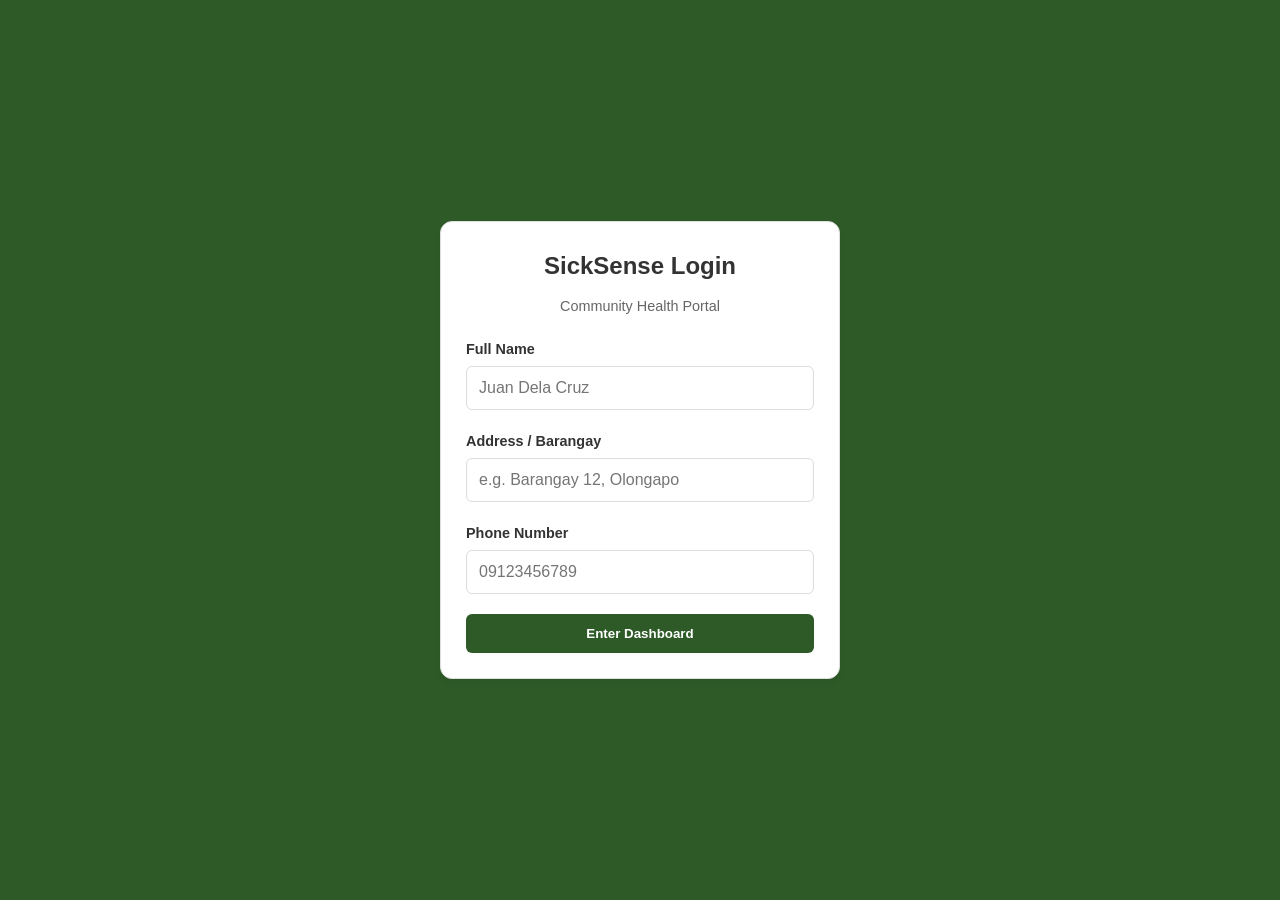
==== index.html @ 33683b3b "Add files via upload" ====
<!DOCTYPE html>
<html lang="en">
<head>
    <meta charset="UTF-8">
    <meta name="viewport" content="width=device-width, initial-scale=1.0">
    <title>SickSense | Dashboard</title>
    <link rel="stylesheet" href="style.css">
    <script>
        /* AUTHENTICATION GUARD: 
           Checks if the user is logged in before the rest of the page even loads. 
           If 'isLoggedIn' is not set to 'true' in the browser's storage, 
           it kicks them back to the login page. */
        if (localStorage.getItem('isLoggedIn') !== 'true') {
            window.location.href = 'login.html';
        }
    </script>
</head>
<body>
    <nav>
        <div class="nav-container">
        <!-- WELCOME SECTION: Uses IDs so JavaScript can inject the user's specific name and location data -->
            <h1>SickSense</h1>
            <div class="nav-controls">
                <!-- THEME TOGGLE: Calls a JS function to switch CSS variables (light/dark) -->
                <button id="dark-mode-btn" onclick="toggleDarkMode()">🌙 Theme</button>
                <!-- LOGOUT: Should clear localStorage and redirect to login -->
                <button onclick="logout()" class="btn-logout">Logout</button>
            </div>
    </nav>

    <main class="container">
        <div class="card welcome-banner">
            <p>Welcome back, <strong id="display-name">User</strong>!</p>
            <p style="font-size: 0.85rem; opacity: 0.9; margin-top: 5px;">
                Monitoring Community: <span id="display-address">Location</span>
            </p>
        </div>

        <div class="dashboard-grid">
            
            <!-- SYMPTOM LOGGER: 
                 Note the 'data-weight'. This is a custom attribute used to 
                 calculate how 'sick' a user is (e.g., Fever is weighted heavier than Fatigue). -->
            <section class="card">
                <div class="card-header">📋 <h2>Symptom Logger</h2></div>
                <form id="symptom-form">
                    <div class="checkbox-group">
                        <label><input type="checkbox" class="symptom" value="Fever" data-weight="3"> Fever</label>
                        <label><input type="checkbox" class="symptom" value="Cough" data-weight="2"> Cough</label>
                        <label><input type="checkbox" class="symptom" value="Fatigue" data-weight="1"> Fatigue</label>
                        <label><input type="checkbox" class="symptom" value="Headache" data-weight="1"> Headache</label>
                    </div>
                    
                    <div class="additional-info-section" style="border-top: 1px solid var(--border); padding-top: 15px;">
                        <label for="onset-date">Date symptoms started:</label>
                        <input type="date" id="onset-date">
                        
                        <label for="extra-notes">Additional Details:</label>
                        <textarea id="extra-notes" placeholder="e.g., Sore throat, difficulty breathing..." rows="2"></textarea>
                    </div>

                    <button type="submit" class="btn-primary">Check Health Score</button>
                </form>
                <!-- HIDDEN BY DEFAULT: JS will toggle 'display:block' and inject text here after submission -->
                <div id="score-display" class="result-box" style="display:none;"></div>
            </section>

            <!-- BMI CALCULATOR: standard mathematical inputs for JS calculations -->
            <section class="card">
                <div class="card-header">⚖️ <h2>BMI Calculator</h2></div>
                <label for="bmi-age">Age</label>
                <input type="number" id="bmi-age" placeholder="Enter age (2-120)">
                
                <div class="input-row">
                    <div>
                        <label for="bmi-weight">Weight (kg)</label>
                        <input type="number" id="bmi-weight" placeholder="kg">
                    </div>
                    <div>
                        <label for="bmi-height">Height (cm)</label>
                        <input type="number" id="bmi-height" placeholder="cm">
                    </div>
                </div>
                
                <button onclick="calculateBMI()" class="btn-action" style="background: var(--accent-purple);">Calculate Result</button>
                <div id="bmi-result" class="result-box" style="display:none;"></div>
            </section>

            <!-- HYDRATION TRACKER: Uses the HTML5 <progress> element for a visual health bar -->
            <section class="card">
                <div class="card-header">💧 <h2>Hydration</h2></div>
                <p style="margin-bottom: 10px;">Daily Goal: 8 Glasses</p>
                <progress id="water-progress" value="0" max="8"></progress>
                <p id="water-count" style="text-align: center; font-weight: bold; margin: 10px 0;">0/8 Glasses</p>
                <button onclick="addWater()" class="btn-action">Add Glass of Water</button>
            </section>

            <!-- REMEDY FINDER: 'onkeyup' triggers the search function every time a user types a letter -->
            <section class="card">
                <div class="card-header">🔍 <h2>Remedy Finder</h2></div>
                <label for="library-search">Quick Search</label>
                <input type="text" id="library-search" placeholder="Search symptom (e.g. fever)..." onkeyup="searchRemedy()">
                <div id="remedy-result"></div>
            </section>

            <!-- DAILY TIP: An empty box that gets populated by a JS array or API -->
            <section class="card">
                <div class="card-header">💡 <h2>Daily Health Tip</h2></div>
                <div id="tip-box" class="info-box">Loading tip...</div>
                <button onclick="getNewTip()" class="btn-action" style="background: #e67e22;">Get New Tip</button>
            </section>

            <!-- EMERGENCY: Uses URI schemes (tel: and sms:) to trigger native phone apps -->
            <section class="card">
                <div class="card-header">🚨 <h2>Emergency Help</h2></div>
                <div style="display: flex; flex-direction: column; gap: 10px;">
                    <a href="tel:911" class="btn-emergency">📞 Call Emergency</a>
                    <a href="sms:12345" class="btn-emergency" style="background: var(--accent-blue);">💬 Text Campus Nurse</a>
                </div>
            </section>

            <!-- LOG HISTORY: The <ul> starts empty and is filled by JS (reading from LocalStorage) -->
            <section class="card history-card">
                <div class="card-header">📜 <h2>Local Log History</h2></div>
                <ul id="log-list" style="list-style:none; padding:0;">
                    </ul>
                <button onclick="clearLogs()" class="btn-clear" style="background:#7f8c8d; color:white; width:auto; padding: 8px 20px;">Clear All History</button>
            </section>

            <!-- ADMIN INQUIRY: A basic contact form for support/reporting -->
            <section class="card history-card">
                <div class="card-header">✉️ <h2>Admin Inquiry</h2></div>
                <form id="inquiry-form">
                    <label for="inquiry-text">Message Admin</label>
                    <textarea id="inquiry-text" placeholder="Ask a question or report an issue..." rows="3" required></textarea>
                    <button type="submit" class="btn-primary">Send Inquiry</button>
                </form>

            <!-- HIDDEN STATUS: Shown only after a successful form submission -->
                <div id="inquiry-status" style="margin-top:10px; font-size:0.9rem; color: var(--primary); display:none; text-align: center; font-weight: bold;">
                    ✔ Message sent to admin!
                </div>
                <div style="text-align: center; margin-top: 15px;">
                    <a href="admin.html" style="font-size: 0.8rem; color: gray; text-decoration: none;">View Admin Dashboard (Internal Use) →</a>
                </div>
            </section>
        </div>
    </main>

    <!-- CORE LOGIC: This script file must contain all functions called above -->
    <script src="script.js"></script>
</body>
</html>
---- style.css ----
/* SICKSENSE MASTER STYLESHEET */

:root {
    --primary: #2d5a27;
    --primary-dark: #1e3d1a;
    --bg: #f4f7f6;
    --card-bg: #ffffff;
    --text: #333;
    --border: #ddd;
    --danger: #e74c3c;
    --accent-blue: #3498db;
    --accent-purple: #9b59b6;
}

/* Global Reset & Layout Fixes */
* {
    box-sizing: border-box; /* Crucial fix for overlapping inputs */
    margin: 0;
    padding: 0;
}

body {
    font-family: 'Segoe UI', Tahoma, Geneva, Verdana, sans-serif;
    background: var(--bg);
    color: var(--text);
    line-height: 1.6;
}

body.dark-theme {
    --bg: #121212;
    --card-bg: #1e1e1e;
    --text: #e0e0e0;
    --border: #333;
}

/* Navigation */
nav {
    background: var(--primary);
    color: white;
    padding: 15px 0;
    box-shadow: 0 2px 5px rgba(0,0,0,0.1);
}

.nav-container {
    max-width: 1100px;
    margin: 0 auto;
    display: flex;
    justify-content: space-between;
    align-items: center;
    padding: 0 20px;
}

.nav-controls {
    display: flex;
    gap: 10px;
    align-items: center;
}

/* Dashboard Grid */
.container {
    max-width: 1100px;
    margin: 30px auto;
    padding: 0 20px;
}

.dashboard-grid {
    display: grid;
    grid-template-columns: repeat(2, 1fr);
    gap: 20px;
}

/* Card Styling */
.card {
    background: var(--card-bg);
    padding: 25px;
    border-radius: 12px;
    border: 1px solid var(--border);
    box-shadow: 0 4px 6px rgba(0,0,0,0.05);
    display: flex;
    flex-direction: column;
}

.card-header {
    display: flex;
    align-items: center;
    gap: 10px;
    margin-bottom: 20px;
    border-bottom: 1px solid var(--border);
    padding-bottom: 10px;
}

.card-header h2 {
    font-size: 1.2rem;
    margin: 0;
}

/* Input & Form Elements - Fixed Spacing */
input, textarea, select {
    width: 100%;
    padding: 12px;
    margin-bottom: 15px; /* Ensures boxes don't touch/overlap */
    border-radius: 6px;
    border: 1px solid var(--border);
    background: var(--card-bg);
    color: var(--text);
    font-size: 1rem;
    font-family: inherit;
}

label {
    display: block;
    margin-bottom: 5px;
    font-weight: 600;
    font-size: 0.9rem;
}

.input-row {
    display: flex;
    gap: 15px;
}

.input-row div {
    flex: 1;
}

/* Checkbox Alignment Fix */
.checkbox-group {
    display: grid;
    grid-template-columns: 1fr 1fr;
    gap: 15px;
    margin: 10px 0 20px 0;
}

.checkbox-group label {
    display: flex;
    align-items: center;
    gap: 10px;
    cursor: pointer;
    margin-bottom: 0;
    font-weight: 400;
}

.checkbox-group input {
    width: 18px;
    height: 18px;
    margin: 0;
}

/* Buttons */
button {
    padding: 12px;
    border: none;
    border-radius: 6px;
    cursor: pointer;
    font-weight: bold;
    width: 100%;
    transition: background 0.3s ease;
}

.btn-primary {
    background: var(--primary);
    color: white;
}

.btn-primary:hover {
    background: var(--primary-dark);
}

.btn-action {
    background: var(--accent-blue);
    color: white;
    margin-top: 5px;
}

.btn-logout {
    background: var(--danger);
    color: white;
    width: auto;
    padding: 6px 15px;
    font-size: 0.8rem;
}

.btn-emergency {
    display: block;
    text-align: center;
    background: var(--danger);
    color: white;
    text-decoration: none;
    padding: 12px;
    border-radius: 6px;
    margin-bottom: 10px;
    font-weight: bold;
}

/* Welcome Banner */
.welcome-banner {
    grid-column: span 2;
    background: var(--primary);
    color: white;
    margin-bottom: 10px;
}

.welcome-banner p {
    margin: 0;
}

/* Utility Classes */
.result-box {
    margin-top: 15px;
    padding: 15px;
    border-radius: 8px;
    text-align: center;
    font-weight: bold;
}

.info-box {
    background: var(--bg);
    padding: 15px;
    border-radius: 8px;
    border-left: 5px solid var(--primary);
    margin-bottom: 10px;
}

progress {
    width: 100%;
    height: 20px;
    accent-color: var(--accent-blue);
    margin-bottom: 10px;
}

.history-card {
    grid-column: span 2;
}

#log-list li {
    background: var(--bg);
    padding: 15px;
    border-radius: 8px;
    margin-bottom: 10px;
    border-left: 4px solid var(--primary);
}

/* Mobile Responsiveness */
@media (max-width: 800px) {
    .dashboard-grid {
        grid-template-columns: 1fr;
    }
    .history-card, .welcome-banner {
        grid-column: span 1;
    }
}
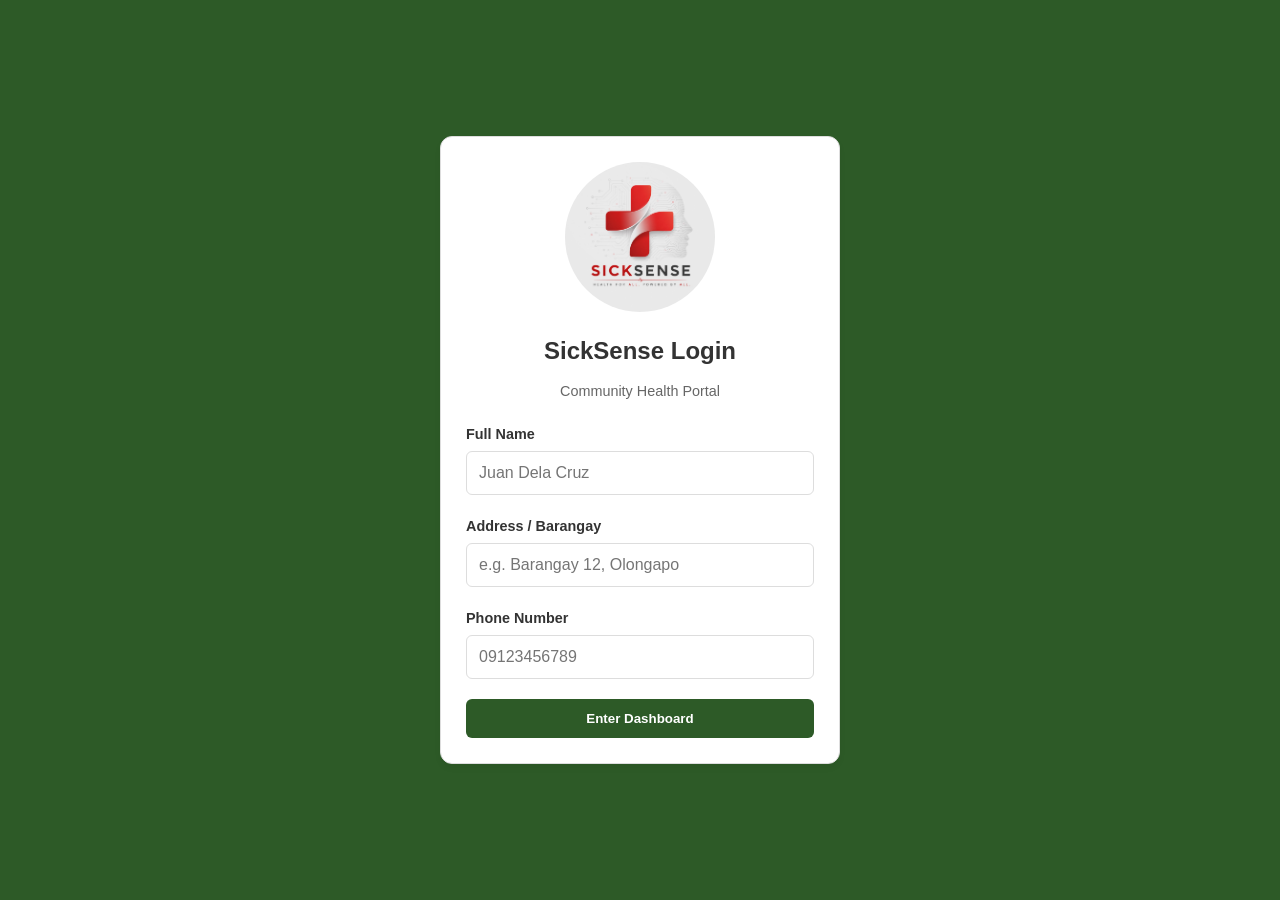
==== commit 35321c9b: "Add files via upload" ====
--- a/index.html
+++ b/index.html
@@ -16,16 +16,18 @@
     </script>
 </head>
 <body>
+    <!-- Inside index.html nav -->
     <nav>
-        <div class="nav-container">
-        <!-- WELCOME SECTION: Uses IDs so JavaScript can inject the user's specific name and location data -->
-            <h1>SickSense</h1>
+        <div class="nav-container" style="display: flex; flex-wrap: wrap; justify-content:space-between; gap: 15px;">
+            <h1 style="display: flex; align-items: center; gap: 10px; font-size: 1.5rem;">
+                <img style="width: 50px; border-radius: 50%;" src="logo.jpg"> 
+                SickSense
+            </h1>
             <div class="nav-controls">
-                <!-- THEME TOGGLE: Calls a JS function to switch CSS variables (light/dark) -->
                 <button id="dark-mode-btn" onclick="toggleDarkMode()">🌙 Theme</button>
-                <!-- LOGOUT: Should clear localStorage and redirect to login -->
                 <button onclick="logout()" class="btn-logout">Logout</button>
             </div>
+        </div>
     </nav>
 
     <main class="container">
@@ -67,7 +69,7 @@
 
             <!-- BMI CALCULATOR: standard mathematical inputs for JS calculations -->
             <section class="card">
-                <div class="card-header">⚖️ <h2>BMI Calculator</h2></div>
+                <div class="card-header">📏 <h2>BMI Calculator</h2></div>
                 <label for="bmi-age">Age</label>
                 <input type="number" id="bmi-age" placeholder="Enter age (2-120)">
                 
@@ -115,7 +117,7 @@
                 <div class="card-header">🚨 <h2>Emergency Help</h2></div>
                 <div style="display: flex; flex-direction: column; gap: 10px;">
                     <a href="tel:911" class="btn-emergency">📞 Call Emergency</a>
-                    <a href="sms:12345" class="btn-emergency" style="background: var(--accent-blue);">💬 Text Campus Nurse</a>
+                    <a href="sms:12345" class="btn-emergency" style="background: var(--accent-blue);">💬 Text Barangay Health Worker</a>
                 </div>
             </section>
 
--- a/style.css
+++ b/style.css
@@ -50,10 +50,22 @@
     padding: 0 20px;
 }
 
+.nav-controls button {
+    width: 110px; /* Fixed width for consistency */
+    height: 40px; /* Uniform height */
+    padding: 0;   /* Reset padding to prevent internal spacing differences */
+    display: flex;
+    align-items: center;
+    justify-content: center;
+    font-size: 0.85rem;
+    margin: 0;
+}
+
 .nav-controls {
     display: flex;
     gap: 10px;
     align-items: center;
+    flex-shrink: 0;
 }
 
 /* Dashboard Grid */
@@ -243,9 +255,22 @@
 /* Mobile Responsiveness */
 @media (max-width: 800px) {
     .dashboard-grid {
-        grid-template-columns: 1fr;
-    }
+        grid-template-columns: 1fr; /* Forces cards to stack vertically */
+        gap: 15px; /* Reduces gap for smaller screens */
+    }
+
+    .container {
+        padding: 0 10px; /* Reduces side padding so cards aren't too narrow[cite: 3, 4] */
+        margin: 15px auto;
+    }
+
     .history-card, .welcome-banner {
-        grid-column: span 1;
+        grid-column: span 1 !important; /* Overrides the desktop 'span 2' setting[cite: 3, 4] */
+    }
+
+    .nav-container {
+        flex-direction: column; /* Stacks the logo and controls on very small screens */
+        gap: 10px;
+        text-align: center;
     }
 }
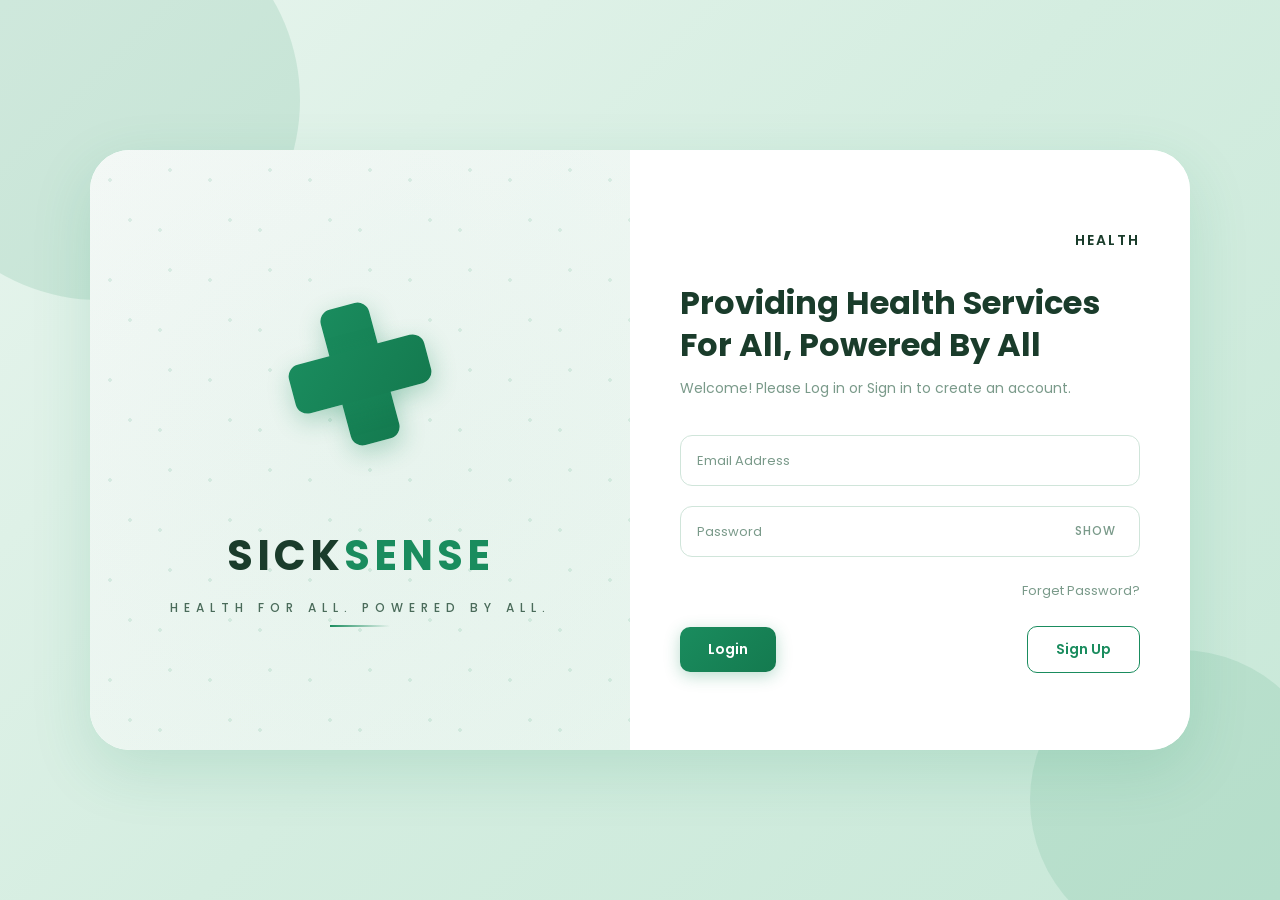
==== commit eade55c9: "Add files via upload" ====
--- a/index.html
+++ b/index.html
@@ -1,155 +1,1202 @@
-<!DOCTYPE html>
-<html lang="en">
-<head>
-    <meta charset="UTF-8">
-    <meta name="viewport" content="width=device-width, initial-scale=1.0">
-    <title>SickSense | Dashboard</title>
-    <link rel="stylesheet" href="style.css">
-    <script>
-        /* AUTHENTICATION GUARD: 
-           Checks if the user is logged in before the rest of the page even loads. 
-           If 'isLoggedIn' is not set to 'true' in the browser's storage, 
-           it kicks them back to the login page. */
-        if (localStorage.getItem('isLoggedIn') !== 'true') {
-            window.location.href = 'login.html';
-        }
-    </script>
-</head>
-<body>
-    <!-- Inside index.html nav -->
-    <nav>
-        <div class="nav-container" style="display: flex; flex-wrap: wrap; justify-content:space-between; gap: 15px;">
-            <h1 style="display: flex; align-items: center; gap: 10px; font-size: 1.5rem;">
-                <img style="width: 50px; border-radius: 50%;" src="logo.jpg"> 
-                SickSense
-            </h1>
-            <div class="nav-controls">
-                <button id="dark-mode-btn" onclick="toggleDarkMode()">🌙 Theme</button>
-                <button onclick="logout()" class="btn-logout">Logout</button>
-            </div>
-        </div>
-    </nav>
-
-    <main class="container">
-        <div class="card welcome-banner">
-            <p>Welcome back, <strong id="display-name">User</strong>!</p>
-            <p style="font-size: 0.85rem; opacity: 0.9; margin-top: 5px;">
-                Monitoring Community: <span id="display-address">Location</span>
-            </p>
-        </div>
-
-        <div class="dashboard-grid">
-            
-            <!-- SYMPTOM LOGGER: 
-                 Note the 'data-weight'. This is a custom attribute used to 
-                 calculate how 'sick' a user is (e.g., Fever is weighted heavier than Fatigue). -->
-            <section class="card">
-                <div class="card-header">📋 <h2>Symptom Logger</h2></div>
-                <form id="symptom-form">
-                    <div class="checkbox-group">
-                        <label><input type="checkbox" class="symptom" value="Fever" data-weight="3"> Fever</label>
-                        <label><input type="checkbox" class="symptom" value="Cough" data-weight="2"> Cough</label>
-                        <label><input type="checkbox" class="symptom" value="Fatigue" data-weight="1"> Fatigue</label>
-                        <label><input type="checkbox" class="symptom" value="Headache" data-weight="1"> Headache</label>
-                    </div>
-                    
-                    <div class="additional-info-section" style="border-top: 1px solid var(--border); padding-top: 15px;">
-                        <label for="onset-date">Date symptoms started:</label>
-                        <input type="date" id="onset-date">
-                        
-                        <label for="extra-notes">Additional Details:</label>
-                        <textarea id="extra-notes" placeholder="e.g., Sore throat, difficulty breathing..." rows="2"></textarea>
-                    </div>
-
-                    <button type="submit" class="btn-primary">Check Health Score</button>
-                </form>
-                <!-- HIDDEN BY DEFAULT: JS will toggle 'display:block' and inject text here after submission -->
-                <div id="score-display" class="result-box" style="display:none;"></div>
-            </section>
-
-            <!-- BMI CALCULATOR: standard mathematical inputs for JS calculations -->
-            <section class="card">
-                <div class="card-header">📏 <h2>BMI Calculator</h2></div>
-                <label for="bmi-age">Age</label>
-                <input type="number" id="bmi-age" placeholder="Enter age (2-120)">
-                
-                <div class="input-row">
-                    <div>
-                        <label for="bmi-weight">Weight (kg)</label>
-                        <input type="number" id="bmi-weight" placeholder="kg">
-                    </div>
-                    <div>
-                        <label for="bmi-height">Height (cm)</label>
-                        <input type="number" id="bmi-height" placeholder="cm">
-                    </div>
-                </div>
-                
-                <button onclick="calculateBMI()" class="btn-action" style="background: var(--accent-purple);">Calculate Result</button>
-                <div id="bmi-result" class="result-box" style="display:none;"></div>
-            </section>
-
-            <!-- HYDRATION TRACKER: Uses the HTML5 <progress> element for a visual health bar -->
-            <section class="card">
-                <div class="card-header">💧 <h2>Hydration</h2></div>
-                <p style="margin-bottom: 10px;">Daily Goal: 8 Glasses</p>
-                <progress id="water-progress" value="0" max="8"></progress>
-                <p id="water-count" style="text-align: center; font-weight: bold; margin: 10px 0;">0/8 Glasses</p>
-                <button onclick="addWater()" class="btn-action">Add Glass of Water</button>
-            </section>
-
-            <!-- REMEDY FINDER: 'onkeyup' triggers the search function every time a user types a letter -->
-            <section class="card">
-                <div class="card-header">🔍 <h2>Remedy Finder</h2></div>
-                <label for="library-search">Quick Search</label>
-                <input type="text" id="library-search" placeholder="Search symptom (e.g. fever)..." onkeyup="searchRemedy()">
-                <div id="remedy-result"></div>
-            </section>
-
-            <!-- DAILY TIP: An empty box that gets populated by a JS array or API -->
-            <section class="card">
-                <div class="card-header">💡 <h2>Daily Health Tip</h2></div>
-                <div id="tip-box" class="info-box">Loading tip...</div>
-                <button onclick="getNewTip()" class="btn-action" style="background: #e67e22;">Get New Tip</button>
-            </section>
-
-            <!-- EMERGENCY: Uses URI schemes (tel: and sms:) to trigger native phone apps -->
-            <section class="card">
-                <div class="card-header">🚨 <h2>Emergency Help</h2></div>
-                <div style="display: flex; flex-direction: column; gap: 10px;">
-                    <a href="tel:911" class="btn-emergency">📞 Call Emergency</a>
-                    <a href="sms:12345" class="btn-emergency" style="background: var(--accent-blue);">💬 Text Barangay Health Worker</a>
-                </div>
-            </section>
-
-            <!-- LOG HISTORY: The <ul> starts empty and is filled by JS (reading from LocalStorage) -->
-            <section class="card history-card">
-                <div class="card-header">📜 <h2>Local Log History</h2></div>
-                <ul id="log-list" style="list-style:none; padding:0;">
-                    </ul>
-                <button onclick="clearLogs()" class="btn-clear" style="background:#7f8c8d; color:white; width:auto; padding: 8px 20px;">Clear All History</button>
-            </section>
-
-            <!-- ADMIN INQUIRY: A basic contact form for support/reporting -->
-            <section class="card history-card">
-                <div class="card-header">✉️ <h2>Admin Inquiry</h2></div>
-                <form id="inquiry-form">
-                    <label for="inquiry-text">Message Admin</label>
-                    <textarea id="inquiry-text" placeholder="Ask a question or report an issue..." rows="3" required></textarea>
-                    <button type="submit" class="btn-primary">Send Inquiry</button>
-                </form>
-
-            <!-- HIDDEN STATUS: Shown only after a successful form submission -->
-                <div id="inquiry-status" style="margin-top:10px; font-size:0.9rem; color: var(--primary); display:none; text-align: center; font-weight: bold;">
-                    ✔ Message sent to admin!
-                </div>
-                <div style="text-align: center; margin-top: 15px;">
-                    <a href="admin.html" style="font-size: 0.8rem; color: gray; text-decoration: none;">View Admin Dashboard (Internal Use) →</a>
-                </div>
-            </section>
-        </div>
-    </main>
-
-    <!-- CORE LOGIC: This script file must contain all functions called above -->
-    <script src="script.js"></script>
-</body>
+<!DOCTYPE html>
+<html lang="en">
+<head>
+    <meta charset="UTF-8">
+    <meta name="viewport" content="width=device-width, initial-scale=1.0">
+    <title>SickSense - Health For All, Powered By All</title>
+    <link href="https://fonts.googleapis.com/css2?family=Poppins:wght@300;400;500;600;700&display=swap" rel="stylesheet">
+    <style>
+        * {
+            margin: 0;
+            padding: 0;
+            box-sizing: border-box;
+        }
+
+        :root {
+            --primary: #1a8c5e;
+            --primary-dark: #147a4f;
+            --primary-light: #e8f5ee;
+            --accent: #2ecc71;
+            --text-dark: #1a3c2b;
+            --text-medium: #4a6b5a;
+            --text-light: #7a9a8a;
+            --bg-light: #f0f7f4;
+            --bg-white: #ffffff;
+            --error: #e74c3c;
+            --error-bg: #fdeaea;
+            --success: #27ae60;
+            --border: #d0e5da;
+            --shadow: 0 20px 60px rgba(26, 140, 94, 0.15);
+            --shadow-sm: 0 4px 12px rgba(26, 140, 94, 0.1);
+        }
+
+        body {
+            font-family: 'Poppins', sans-serif;
+            background: linear-gradient(135deg, #e8f5ee 0%, #d4ede0 50%, #c8e8d8 100%);
+            min-height: 100vh;
+            display: flex;
+            align-items: center;
+            justify-content: center;
+            padding: 20px;
+            position: relative;
+            overflow-x: hidden;
+        }
+
+        /* Background Decorations */
+        .bg-decoration {
+            position: fixed;
+            border-radius: 50%;
+            background: rgba(26, 140, 94, 0.08);
+            z-index: 0;
+            pointer-events: none;
+        }
+
+        .bg-decoration-1 {
+            width: 400px;
+            height: 400px;
+            top: -100px;
+            left: -100px;
+            background: rgba(26, 140, 94, 0.12);
+        }
+
+        .bg-decoration-2 {
+            width: 300px;
+            height: 300px;
+            bottom: -50px;
+            right: -50px;
+            background: rgba(26, 140, 94, 0.1);
+        }
+
+        .bg-decoration-3 {
+            width: 200px;
+            height: 200px;
+            top: 50%;
+            left: 10%;
+            background: rgba(46, 204, 113, 0.06);
+        }
+
+        .bg-decoration-4 {
+            width: 250px;
+            height: 250px;
+            bottom: 20%;
+            right: 15%;
+            background: rgba(26, 140, 94, 0.08);
+        }
+
+        /* Main Container */
+        .container {
+            position: relative;
+            z-index: 1;
+            width: 100%;
+            max-width: 1100px;
+            display: flex;
+            background: var(--bg-white);
+            border-radius: 40px;
+            box-shadow: var(--shadow);
+            overflow: hidden;
+            min-height: 600px;
+            animation: fadeIn 0.6s ease-out;
+        }
+
+        @keyframes fadeIn {
+            from { opacity: 0; transform: translateY(20px); }
+            to { opacity: 1; transform: translateY(0); }
+        }
+
+        /* Left Panel - Branding */
+        .brand-panel {
+            flex: 1;
+            background: linear-gradient(145deg, #f5f9f7 0%, #e8f5ee 100%);
+            display: flex;
+            flex-direction: column;
+            align-items: center;
+            justify-content: center;
+            padding: 60px 40px;
+            position: relative;
+            overflow: hidden;
+        }
+
+        .brand-panel::before {
+            content: '';
+            position: absolute;
+            top: -50%;
+            left: -50%;
+            width: 200%;
+            height: 200%;
+            background: radial-gradient(circle, rgba(26, 140, 94, 0.03) 0%, transparent 70%);
+            animation: pulse 4s ease-in-out infinite;
+        }
+
+        @keyframes pulse {
+            0%, 100% { transform: scale(1); }
+            50% { transform: scale(1.05); }
+        }
+
+        .logo-container {
+            position: relative;
+            width: 200px;
+            height: 200px;
+            margin-bottom: 30px;
+        }
+
+        .logo-cross {
+            position: absolute;
+            width: 100%;
+            height: 100%;
+            display: flex;
+            align-items: center;
+            justify-content: center;
+        }
+
+        .cross-bar {
+            position: absolute;
+            background: linear-gradient(135deg, var(--primary) 0%, var(--primary-dark) 100%);
+            border-radius: 12px;
+            box-shadow: 0 8px 24px rgba(26, 140, 94, 0.3);
+        }
+
+        .cross-horizontal {
+            width: 140px;
+            height: 50px;
+            transform: rotate(-15deg);
+            z-index: 2;
+        }
+
+        .cross-vertical {
+            width: 50px;
+            height: 140px;
+            transform: rotate(-15deg);
+            z-index: 1;
+        }
+
+        .logo-text {
+            font-size: 42px;
+            font-weight: 700;
+            color: var(--text-dark);
+            letter-spacing: 4px;
+            margin-top: 20px;
+            position: relative;
+            z-index: 1;
+        }
+
+        .logo-text span {
+            color: var(--primary);
+        }
+
+        .tagline {
+            font-size: 12px;
+            letter-spacing: 6px;
+            text-transform: uppercase;
+            color: var(--text-medium);
+            margin-top: 12px;
+            font-weight: 500;
+            position: relative;
+            z-index: 1;
+        }
+
+        .tagline::after {
+            content: '';
+            display: block;
+            width: 60px;
+            height: 2px;
+            background: linear-gradient(90deg, var(--primary), transparent);
+            margin: 8px auto 0;
+        }
+
+        .circuit-pattern {
+            position: absolute;
+            width: 100%;
+            height: 100%;
+            opacity: 0.1;
+            background-image: 
+                radial-gradient(circle at 20% 30%, var(--primary) 2px, transparent 2px),
+                radial-gradient(circle at 80% 20%, var(--primary) 2px, transparent 2px),
+                radial-gradient(circle at 40% 70%, var(--primary) 2px, transparent 2px),
+                radial-gradient(circle at 70% 80%, var(--primary) 2px, transparent 2px);
+            background-size: 100px 100px;
+        }
+
+        /* Right Panel - Forms */
+        .form-panel {
+            flex: 1;
+            padding: 60px 50px;
+            display: flex;
+            flex-direction: column;
+            justify-content: center;
+            position: relative;
+            background: var(--bg-white);
+        }
+
+        .panel-header {
+            text-align: right;
+            margin-bottom: 30px;
+        }
+
+        .health-badge {
+            display: inline-block;
+            font-size: 14px;
+            font-weight: 600;
+            color: var(--text-dark);
+            letter-spacing: 2px;
+        }
+
+        .panel-title {
+            font-size: 32px;
+            font-weight: 700;
+            color: var(--text-dark);
+            line-height: 1.3;
+            margin-bottom: 12px;
+        }
+
+        .panel-subtitle {
+            font-size: 14px;
+            color: var(--text-light);
+            margin-bottom: 35px;
+            line-height: 1.6;
+        }
+
+        /* Form Styles */
+        .form-group {
+            margin-bottom: 20px;
+            position: relative;
+        }
+
+        .form-input {
+            width: 100%;
+            padding: 14px 16px;
+            border: 1.5px solid var(--border);
+            border-radius: 12px;
+            font-size: 14px;
+            font-family: 'Poppins', sans-serif;
+            color: var(--text-dark);
+            background: var(--bg-white);
+            transition: all 0.3s ease;
+            outline: none;
+        }
+
+        .form-input::placeholder {
+            color: var(--text-light);
+            font-size: 13px;
+        }
+
+        .form-input:focus {
+            border-color: var(--primary);
+            box-shadow: 0 0 0 4px rgba(26, 140, 94, 0.1);
+        }
+
+        .form-input.error {
+            border-color: var(--error);
+            background: var(--error-bg);
+        }
+
+        .form-input.success {
+            border-color: var(--success);
+        }
+
+        .error-message {
+            color: var(--error);
+            font-size: 12px;
+            margin-top: 6px;
+            display: none;
+            align-items: center;
+            gap: 4px;
+            animation: slideIn 0.3s ease;
+        }
+
+        .error-message.show {
+            display: flex;
+        }
+
+        @keyframes slideIn {
+            from { opacity: 0; transform: translateY(-5px); }
+            to { opacity: 1; transform: translateY(0); }
+        }
+
+        .password-wrapper {
+            position: relative;
+        }
+
+        .toggle-password {
+            position: absolute;
+            right: 16px;
+            top: 50%;
+            transform: translateY(-50%);
+            background: none;
+            border: none;
+            color: var(--text-light);
+            font-size: 12px;
+            cursor: pointer;
+            font-family: 'Poppins', sans-serif;
+            font-weight: 500;
+            letter-spacing: 1px;
+            padding: 4px 8px;
+            border-radius: 6px;
+            transition: all 0.2s;
+        }
+
+        .toggle-password:hover {
+            color: var(--primary);
+            background: var(--primary-light);
+        }
+
+        .form-actions {
+            display: flex;
+            align-items: center;
+            justify-content: space-between;
+            margin-top: 24px;
+            flex-wrap: wrap;
+            gap: 12px;
+        }
+
+        .btn {
+            padding: 12px 28px;
+            border: none;
+            border-radius: 10px;
+            font-size: 14px;
+            font-family: 'Poppins', sans-serif;
+            font-weight: 600;
+            cursor: pointer;
+            transition: all 0.3s ease;
+            text-decoration: none;
+            display: inline-flex;
+            align-items: center;
+            justify-content: center;
+            gap: 8px;
+        }
+
+        .btn-primary {
+            background: linear-gradient(135deg, var(--primary) 0%, var(--primary-dark) 100%);
+            color: white;
+            box-shadow: 0 4px 16px rgba(26, 140, 94, 0.3);
+        }
+
+        .btn-primary:hover {
+            transform: translateY(-2px);
+            box-shadow: 0 6px 20px rgba(26, 140, 94, 0.4);
+        }
+
+        .btn-primary:active {
+            transform: translateY(0);
+        }
+
+        .btn-outline {
+            background: transparent;
+            color: var(--primary);
+            border: 1.5px solid var(--primary);
+        }
+
+        .btn-outline:hover {
+            background: var(--primary-light);
+            transform: translateY(-2px);
+        }
+
+        .btn-link {
+            background: none;
+            color: var(--text-light);
+            font-size: 13px;
+            padding: 8px;
+        }
+
+        .btn-link:hover {
+            color: var(--primary);
+        }
+
+        .forgot-password {
+            text-align: right;
+            margin-top: 12px;
+        }
+
+        .forgot-password a {
+            color: var(--text-light);
+            font-size: 13px;
+            text-decoration: none;
+            transition: color 0.2s;
+        }
+
+        .forgot-password a:hover {
+            color: var(--primary);
+        }
+
+        /* Checkbox */
+        .checkbox-group {
+            display: flex;
+            align-items: flex-start;
+            gap: 10px;
+            margin: 20px 0;
+        }
+
+        .checkbox-group input[type="checkbox"] {
+            width: 18px;
+            height: 18px;
+            accent-color: var(--primary);
+            margin-top: 2px;
+            cursor: pointer;
+        }
+
+        .checkbox-group label {
+            font-size: 13px;
+            color: var(--text-medium);
+            line-height: 1.5;
+            cursor: pointer;
+        }
+
+        .checkbox-group label a {
+            color: var(--primary);
+            text-decoration: none;
+            font-weight: 500;
+        }
+
+        .checkbox-group label a:hover {
+            text-decoration: underline;
+        }
+
+        /* Terms Panel */
+        .terms-panel {
+            display: none;
+            position: absolute;
+            top: 0;
+            left: 0;
+            width: 100%;
+            height: 100%;
+            background: var(--bg-white);
+            z-index: 10;
+            padding: 40px;
+            overflow-y: auto;
+            animation: slideUp 0.4s ease;
+        }
+
+        .terms-panel.active {
+            display: block;
+        }
+
+        @keyframes slideUp {
+            from { opacity: 0; transform: translateY(20px); }
+            to { opacity: 1; transform: translateY(0); }
+        }
+
+        .terms-header {
+            margin-bottom: 24px;
+        }
+
+        .terms-header h2 {
+            font-size: 24px;
+            color: var(--text-dark);
+            margin-bottom: 8px;
+        }
+
+        .terms-date {
+            font-size: 13px;
+            color: var(--text-light);
+        }
+
+        .terms-divider {
+            display: flex;
+            align-items: center;
+            gap: 16px;
+            margin: 24px 0;
+            color: var(--text-medium);
+            font-weight: 500;
+        }
+
+        .terms-divider::before,
+        .terms-divider::after {
+            content: '';
+            flex: 1;
+            height: 1px;
+            background: var(--border);
+        }
+
+        .terms-content {
+            color: var(--text-medium);
+            line-height: 1.8;
+            font-size: 14px;
+        }
+
+        .terms-content h3 {
+            color: var(--text-dark);
+            font-size: 18px;
+            margin: 24px 0 12px;
+            font-weight: 600;
+        }
+
+        .terms-content ul {
+            margin: 12px 0 12px 24px;
+        }
+
+        .terms-content li {
+            margin-bottom: 8px;
+        }
+
+        .terms-footer {
+            margin-top: 40px;
+            padding-top: 20px;
+            border-top: 1px solid var(--border);
+            text-align: center;
+        }
+
+        .back-btn {
+            background: var(--primary-light);
+            color: var(--primary);
+            border: none;
+            padding: 10px 24px;
+            border-radius: 8px;
+            font-family: 'Poppins', sans-serif;
+            font-weight: 600;
+            cursor: pointer;
+            transition: all 0.2s;
+        }
+
+        .back-btn:hover {
+            background: var(--primary);
+            color: white;
+        }
+
+        /* View Transitions */
+        .view {
+            display: none;
+            animation: fadeIn 0.4s ease;
+        }
+
+        .view.active {
+            display: block;
+        }
+
+        /* Responsive */
+        @media (max-width: 900px) {
+            .container {
+                flex-direction: column;
+                max-width: 500px;
+            }
+
+            .brand-panel {
+                padding: 40px 30px;
+                min-height: 250px;
+            }
+
+            .logo-container {
+                width: 150px;
+                height: 150px;
+            }
+
+            .cross-horizontal {
+                width: 100px;
+                height: 36px;
+            }
+
+            .cross-vertical {
+                width: 36px;
+                height: 100px;
+            }
+
+            .logo-text {
+                font-size: 32px;
+            }
+
+            .form-panel {
+                padding: 40px 30px;
+            }
+
+            .panel-title {
+                font-size: 24px;
+            }
+        }
+
+        @media (max-width: 480px) {
+            body {
+                padding: 10px;
+            }
+
+            .container {
+                border-radius: 24px;
+            }
+
+            .brand-panel {
+                padding: 30px 20px;
+                min-height: 200px;
+            }
+
+            .form-panel {
+                padding: 30px 20px;
+            }
+
+            .panel-title {
+                font-size: 22px;
+            }
+
+            .btn {
+                width: 100%;
+                justify-content: center;
+            }
+
+            .form-actions {
+                flex-direction: column;
+                width: 100%;
+            }
+
+            .forgot-password {
+                text-align: center;
+                width: 100%;
+            }
+        }
+
+        /* Loading Spinner */
+        .spinner {
+            display: none;
+            width: 20px;
+            height: 20px;
+            border: 2px solid rgba(255,255,255,0.3);
+            border-top-color: white;
+            border-radius: 50%;
+            animation: spin 0.8s linear infinite;
+        }
+
+        .btn.loading .spinner {
+            display: inline-block;
+        }
+
+        .btn.loading .btn-text {
+            display: none;
+        }
+
+        @keyframes spin {
+            to { transform: rotate(360deg); }
+        }
+
+        /* Success Toast */
+        .toast {
+            position: fixed;
+            top: 20px;
+            right: 20px;
+            background: var(--success);
+            color: white;
+            padding: 16px 24px;
+            border-radius: 12px;
+            box-shadow: 0 8px 24px rgba(39, 174, 96, 0.3);
+            display: none;
+            align-items: center;
+            gap: 10px;
+            z-index: 1000;
+            animation: slideInRight 0.4s ease;
+            font-weight: 500;
+        }
+
+        .toast.show {
+            display: flex;
+        }
+
+        @keyframes slideInRight {
+            from { opacity: 0; transform: translateX(100px); }
+            to { opacity: 1; transform: translateX(0); }
+        }
+
+        .toast.error-toast {
+            background: var(--error);
+            box-shadow: 0 8px 24px rgba(231, 76, 60, 0.3);
+        }
+    </style>
+</head>
+<body>
+    <!-- Background Decorations -->
+    <div class="bg-decoration bg-decoration-1"></div>
+    <div class="bg-decoration bg-decoration-2"></div>
+    <div class="bg-decoration bg-decoration-3"></div>
+    <div class="bg-decoration bg-decoration-4"></div>
+
+    <!-- Toast Notification -->
+    <div class="toast" id="toast">
+        <svg width="20" height="20" viewBox="0 0 24 24" fill="none" stroke="currentColor" stroke-width="3" stroke-linecap="round" stroke-linejoin="round">
+            <polyline points="20 6 9 17 4 12"></polyline>
+        </svg>
+        <span id="toastMessage">Success!</span>
+    </div>
+
+    <div class="container">
+        <!-- Left Panel -->
+        <div class="brand-panel">
+            <div class="circuit-pattern"></div>
+            <div class="logo-container">
+                <div class="logo-cross">
+                    <div class="cross-bar cross-horizontal"></div>
+                    <div class="cross-bar cross-vertical"></div>
+                </div>
+            </div>
+            <div class="logo-text">SICK<span>SENSE</span></div>
+            <div class="tagline">Health For All. Powered By All.</div>
+        </div>
+
+        <!-- Right Panel -->
+        <div class="form-panel">
+            <div class="panel-header">
+                <span class="health-badge">HEALTH</span>
+            </div>
+
+            <!-- Login View -->
+            <div class="view active" id="loginView">
+                <h1 class="panel-title">Providing Health Services<br>For All, Powered By All</h1>
+                <p class="panel-subtitle">Welcome! Please Log in or Sign in to create an account.</p>
+
+                <form id="loginForm" novalidate>
+                    <div class="form-group">
+                        <input type="email" class="form-input" id="loginEmail" placeholder="Email Address" required>
+                        <div class="error-message" id="loginEmailError">
+                            <svg width="14" height="14" viewBox="0 0 24 24" fill="none" stroke="currentColor" stroke-width="2">
+                                <circle cx="12" cy="12" r="10"></circle>
+                                <line x1="12" y1="8" x2="12" y2="12"></line>
+                                <line x1="12" y1="16" x2="12.01" y2="16"></line>
+                            </svg>
+                            Please enter a valid email address
+                        </div>
+                    </div>
+
+                    <div class="form-group">
+                        <div class="password-wrapper">
+                            <input type="password" class="form-input" id="loginPassword" placeholder="Password" required minlength="6">
+                            <button type="button" class="toggle-password" onclick="togglePassword('loginPassword')">SHOW</button>
+                        </div>
+                        <div class="error-message" id="loginPasswordError">
+                            <svg width="14" height="14" viewBox="0 0 24 24" fill="none" stroke="currentColor" stroke-width="2">
+                                <circle cx="12" cy="12" r="10"></circle>
+                                <line x1="12" y1="8" x2="12" y2="12"></line>
+                                <line x1="12" y1="16" x2="12.01" y2="16"></line>
+                            </svg>
+                            Password must be at least 6 characters
+                        </div>
+                    </div>
+
+                    <div class="forgot-password">
+                        <a href="#" onclick="showToast('Password reset link sent!', 'success')">Forget Password?</a>
+                    </div>
+
+                    <div class="form-actions">
+                        <button type="submit" class="btn btn-primary" id="loginBtn">
+                            <span class="spinner"></span>
+                            <span class="btn-text">Login</span>
+                        </button>
+                        <button type="button" class="btn btn-outline" onclick="switchView('signup')">Sign Up</button>
+                    </div>
+                </form>
+            </div>
+
+            <!-- Sign Up View -->
+            <div class="view" id="signupView">
+                <h1 class="panel-title">Providing Health Services<br>For All, Powered By All</h1>
+                <p class="panel-subtitle">Create your account to get started.</p>
+
+                <form id="signupForm" novalidate>
+                    <div class="form-group">
+                        <input type="text" class="form-input" id="fullName" placeholder="Full Name" required minlength="2">
+                        <div class="error-message" id="fullNameError">
+                            <svg width="14" height="14" viewBox="0 0 24 24" fill="none" stroke="currentColor" stroke-width="2">
+                                <circle cx="12" cy="12" r="10"></circle>
+                                <line x1="12" y1="8" x2="12" y2="12"></line>
+                                <line x1="12" y1="16" x2="12.01" y2="16"></line>
+                            </svg>
+                            Please enter your full name (at least 2 characters)
+                        </div>
+                    </div>
+
+                    <div class="form-group">
+                        <input type="email" class="form-input" id="signupEmail" placeholder="Email Address" required>
+                        <div class="error-message" id="signupEmailError">
+                            <svg width="14" height="14" viewBox="0 0 24 24" fill="none" stroke="currentColor" stroke-width="2">
+                                <circle cx="12" cy="12" r="10"></circle>
+                                <line x1="12" y1="8" x2="12" y2="12"></line>
+                                <line x1="12" y1="16" x2="12.01" y2="16"></line>
+                            </svg>
+                            Please enter a valid email address
+                        </div>
+                    </div>
+
+                    <div class="form-group">
+                        <input type="tel" class="form-input" id="simNumber" placeholder="SIM Number" required pattern="[0-9]{10,11}">
+                        <div class="error-message" id="simNumberError">
+                            <svg width="14" height="14" viewBox="0 0 24 24" fill="none" stroke="currentColor" stroke-width="2">
+                                <circle cx="12" cy="12" r="10"></circle>
+                                <line x1="12" y1="8" x2="12" y2="12"></line>
+                                <line x1="12" y1="16" x2="12.01" y2="16"></line>
+                            </svg>
+                            Please enter a valid SIM number (10-11 digits)
+                        </div>
+                    </div>
+
+                    <div class="form-group">
+                        <input type="text" class="form-input" id="houseAddress" placeholder="House Address" required minlength="5">
+                        <div class="error-message" id="houseAddressError">
+                            <svg width="14" height="14" viewBox="0 0 24 24" fill="none" stroke="currentColor" stroke-width="2">
+                                <circle cx="12" cy="12" r="10"></circle>
+                                <line x1="12" y1="8" x2="12" y2="12"></line>
+                                <line x1="12" y1="16" x2="12.01" y2="16"></line>
+                            </svg>
+                            Please enter your complete house address
+                        </div>
+                    </div>
+
+                    <div class="form-group">
+                        <div class="password-wrapper">
+                            <input type="password" class="form-input" id="signupPassword" placeholder="Password" required minlength="8">
+                            <button type="button" class="toggle-password" onclick="togglePassword('signupPassword')">SHOW</button>
+                        </div>
+                        <div class="error-message" id="signupPasswordError">
+                            <svg width="14" height="14" viewBox="0 0 24 24" fill="none" stroke="currentColor" stroke-width="2">
+                                <circle cx="12" cy="12" r="10"></circle>
+                                <line x1="12" y1="8" x2="12" y2="12"></line>
+                                <line x1="12" y1="16" x2="12.01" y2="16"></line>
+                            </svg>
+                            Password must be at least 8 characters with letters and numbers
+                        </div>
+                    </div>
+
+                    <div class="form-group">
+                        <div class="password-wrapper">
+                            <input type="password" class="form-input" id="confirmPassword" placeholder="Confirm Password" required>
+                            <button type="button" class="toggle-password" onclick="togglePassword('confirmPassword')">SHOW</button>
+                        </div>
+                        <div class="error-message" id="confirmPasswordError">
+                            <svg width="14" height="14" viewBox="0 0 24 24" fill="none" stroke="currentColor" stroke-width="2">
+                                <circle cx="12" cy="12" r="10"></circle>
+                                <line x1="12" y1="8" x2="12" y2="12"></line>
+                                <line x1="12" y1="16" x2="12.01" y2="16"></line>
+                            </svg>
+                            Passwords do not match
+                        </div>
+                    </div>
+
+                    <div class="checkbox-group">
+                        <input type="checkbox" id="termsCheck" required>
+                        <label for="termsCheck">I Agree to the <a href="#" onclick="showTerms(event)">Terms and Policies</a> of Sick Sense</label>
+                    </div>
+                    <div class="error-message" id="termsError" style="margin-top: -10px; margin-bottom: 10px;">
+                        <svg width="14" height="14" viewBox="0 0 24 24" fill="none" stroke="currentColor" stroke-width="2">
+                            <circle cx="12" cy="12" r="10"></circle>
+                            <line x1="12" y1="8" x2="12" y2="12"></line>
+                            <line x1="12" y1="16" x2="12.01" y2="16"></line>
+                        </svg>
+                        You must agree to the Terms and Policies
+                    </div>
+
+                    <div class="form-actions" style="justify-content: center;">
+                        <button type="submit" class="btn btn-primary" id="signupBtn" style="min-width: 140px;">
+                            <span class="spinner"></span>
+                            <span class="btn-text">Sign Up</span>
+                        </button>
+                    </div>
+
+                    <div style="text-align: center; margin-top: 20px;">
+                        <button type="button" class="btn btn-link" onclick="switchView('login')">Already have an account? Login</button>
+                    </div>
+                </form>
+            </div>
+
+            <!-- Terms Panel -->
+            <div class="terms-panel" id="termsPanel">
+                <div class="terms-header">
+                    <h2>Terms and Policies</h2>
+                    <div class="terms-date">Updated last May 12, 2026</div>
+                </div>
+
+                <div class="terms-divider">Terms and Conditions</div>
+
+                <div class="terms-content">
+                    <h3>Purpose</h3>
+                    <p>Sick Sense is a community-based health monitoring system designed to help monitor health conditions, organize records, and support early health awareness.</p>
+
+                    <h3>Information Collected</h3>
+                    <p>We may collect:</p>
+                    <ul>
+                        <li>Full Name</li>
+                        <li>Date of Birth</li>
+                        <li>Height / Weight / BMI</li>
+                        <li>Address</li>
+                        <li>Contact Number</li>
+                        <li>Symptoms or health-related entries</li>
+                        <li>Login credentials</li>
+                    </ul>
+
+                    <h3>User Responsibilities</h3>
+                    <p>You agree to:</p>
+                    <ul>
+                        <li>Provide accurate information</li>
+                        <li>Keep account credentials secure</li>
+                        <li>Use the system lawfully</li>
+                        <li>Avoid unauthorized access</li>
+                    </ul>
+
+                    <h3>Data Privacy</h3>
+                    <p>Your health data is encrypted and stored securely. We do not share your personal information with third parties without your explicit consent, except as required by law.</p>
+
+                    <h3>Limitations</h3>
+                    <p>Sick Sense is not a replacement for professional medical advice. Always consult with qualified healthcare providers for medical decisions.</p>
+                </div>
+
+                <div class="terms-footer">
+                    <button class="back-btn" onclick="hideTerms()">← Back to Registration</button>
+                </div>
+            </div>
+        </div>
+    </div>
+
+    <script>
+        // View Management
+        function switchView(view) {
+            document.querySelectorAll('.view').forEach(v => v.classList.remove('active'));
+            document.getElementById(view + 'View').classList.add('active');
+            
+            // Clear errors when switching
+            clearAllErrors();
+        }
+
+        // Password Toggle
+        function togglePassword(inputId) {
+            const input = document.getElementById(inputId);
+            const button = input.nextElementSibling;
+            
+            if (input.type === 'password') {
+                input.type = 'text';
+                button.textContent = 'HIDE';
+            } else {
+                input.type = 'password';
+                button.textContent = 'SHOW';
+            }
+        }
+
+        // Terms Panel
+        function showTerms(e) {
+            e.preventDefault();
+            document.getElementById('termsPanel').classList.add('active');
+        }
+
+        function hideTerms() {
+            document.getElementById('termsPanel').classList.remove('active');
+        }
+
+        // Validation Helpers
+        function showError(inputId, errorId, show = true) {
+            const input = document.getElementById(inputId);
+            const error = document.getElementById(errorId);
+            
+            if (show) {
+                input.classList.add('error');
+                input.classList.remove('success');
+                error.classList.add('show');
+            } else {
+                input.classList.remove('error');
+                input.classList.add('success');
+                error.classList.remove('show');
+            }
+        }
+
+        function clearAllErrors() {
+            document.querySelectorAll('.form-input').forEach(input => {
+                input.classList.remove('error', 'success');
+            });
+            document.querySelectorAll('.error-message').forEach(err => {
+                err.classList.remove('show');
+            });
+        }
+
+        function validateEmail(email) {
+            return /^[^\s@]+@[^\s@]+\.[^\s@]+$/.test(email);
+        }
+
+        function validatePassword(password) {
+            return password.length >= 8 && /[a-zA-Z]/.test(password) && /[0-9]/.test(password);
+        }
+
+        function validatePhone(phone) {
+            return /^[0-9]{10,11}$/.test(phone.replace(/\s/g, ''));
+        }
+
+        // Toast Notification
+        function showToast(message, type = 'success') {
+            const toast = document.getElementById('toast');
+            const toastMessage = document.getElementById('toastMessage');
+            
+            toastMessage.textContent = message;
+            toast.className = 'toast show' + (type === 'error' ? ' error-toast' : '');
+            
+            setTimeout(() => {
+                toast.classList.remove('show');
+            }, 3000);
+        }
+
+        // Login Form
+        document.getElementById('loginForm').addEventListener('submit', async function(e) {
+            e.preventDefault();
+            let isValid = true;
+
+            const email = document.getElementById('loginEmail').value.trim();
+            const password = document.getElementById('loginPassword').value;
+
+            // Validate Email
+            if (!email || !validateEmail(email)) {
+                showError('loginEmail', 'loginEmailError');
+                isValid = false;
+            } else {
+                showError('loginEmail', 'loginEmailError', false);
+            }
+
+            // Validate Password
+            if (!password || password.length < 6) {
+                showError('loginPassword', 'loginPasswordError');
+                isValid = false;
+            } else {
+                showError('loginPassword', 'loginPasswordError', false);
+            }
+
+            if (isValid) {
+                const btn = document.getElementById('loginBtn');
+                btn.classList.add('loading');
+                
+                // Simulate API call
+                await new Promise(resolve => setTimeout(resolve, 1500));
+                
+                btn.classList.remove('loading');
+                showToast('Login successful! Welcome back.');
+                window.location.href = 'dashboard.html';
+                
+                // Reset form
+                this.reset();
+                clearAllErrors();
+            }
+        });
+
+        // Sign Up Form
+        document.getElementById('signupForm').addEventListener('submit', async function(e) {
+            e.preventDefault();
+            let isValid = true;
+
+            const fullName = document.getElementById('fullName').value.trim();
+            const email = document.getElementById('signupEmail').value.trim();
+            const simNumber = document.getElementById('simNumber').value.trim();
+            const houseAddress = document.getElementById('houseAddress').value.trim();
+            const password = document.getElementById('signupPassword').value;
+            const confirmPassword = document.getElementById('confirmPassword').value;
+            const termsChecked = document.getElementById('termsCheck').checked;
+
+            // Validate Full Name
+            if (!fullName || fullName.length < 2) {
+                showError('fullName', 'fullNameError');
+                isValid = false;
+            } else {
+                showError('fullName', 'fullNameError', false);
+            }
+
+            // Validate Email
+            if (!email || !validateEmail(email)) {
+                showError('signupEmail', 'signupEmailError');
+                isValid = false;
+            } else {
+                showError('signupEmail', 'signupEmailError', false);
+            }
+
+            // Validate SIM Number
+            if (!simNumber || !validatePhone(simNumber)) {
+                showError('simNumber', 'simNumberError');
+                isValid = false;
+            } else {
+                showError('simNumber', 'simNumberError', false);
+            }
+
+            // Validate Address
+            if (!houseAddress || houseAddress.length < 5) {
+                showError('houseAddress', 'houseAddressError');
+                isValid = false;
+            } else {
+                showError('houseAddress', 'houseAddressError', false);
+            }
+
+            // Validate Password
+            if (!password || !validatePassword(password)) {
+                showError('signupPassword', 'signupPasswordError');
+                isValid = false;
+            } else {
+                showError('signupPassword', 'signupPasswordError', false);
+            }
+
+            // Validate Confirm Password
+            if (!confirmPassword || confirmPassword !== password) {
+                showError('confirmPassword', 'confirmPasswordError');
+                isValid = false;
+            } else {
+                showError('confirmPassword', 'confirmPasswordError', false);
+            }
+
+            // Validate Terms
+            const termsError = document.getElementById('termsError');
+            if (!termsChecked) {
+                termsError.classList.add('show');
+                isValid = false;
+            } else {
+                termsError.classList.remove('show');
+            }
+
+            if (isValid) {
+                const btn = document.getElementById('signupBtn');
+                btn.classList.add('loading');
+                
+                // Simulate API call
+                await new Promise(resolve => setTimeout(resolve, 1500));
+                
+                btn.classList.remove('loading');
+                showToast('Account created successfully! Please login.');
+                
+                // Switch to login view
+                setTimeout(() => {
+                    switchView('login');
+                    this.reset();
+                    clearAllErrors();
+                }, 500);
+            }
+        });
+
+        // Real-time validation on blur
+        document.getElementById('loginEmail').addEventListener('blur', function() {
+            if (this.value && validateEmail(this.value)) {
+                showError('loginEmail', 'loginEmailError', false);
+            }
+        });
+
+        document.getElementById('signupEmail').addEventListener('blur', function() {
+            if (this.value && validateEmail(this.value)) {
+                showError('signupEmail', 'signupEmailError', false);
+            }
+        });
+
+        document.getElementById('simNumber').addEventListener('input', function() {
+            this.value = this.value.replace(/[^0-9]/g, '');
+        });
+
+        document.getElementById('signupPassword').addEventListener('input', function() {
+            const confirm = document.getElementById('confirmPassword');
+            if (confirm.value && confirm.value === this.value) {
+                showError('confirmPassword', 'confirmPasswordError', false);
+            }
+        });
+
+        document.getElementById('confirmPassword').addEventListener('input', function() {
+            const password = document.getElementById('signupPassword').value;
+            if (this.value === password) {
+                showError('confirmPassword', 'confirmPasswordError', false);
+            }
+        });
+
+        document.getElementById('termsCheck').addEventListener('change', function() {
+            if (this.checked) {
+                document.getElementById('termsError').classList.remove('show');
+            }
+        });
+
+        // Clear error on input
+        document.querySelectorAll('.form-input').forEach(input => {
+            input.addEventListener('input', function() {
+                if (this.classList.contains('error')) {
+                    this.classList.remove('error');
+                    const errorId = this.id + 'Error';
+                    const errorEl = document.getElementById(errorId);
+                    if (errorEl) errorEl.classList.remove('show');
+                }
+            });
+        });
+    </script>
+</body>
 </html>
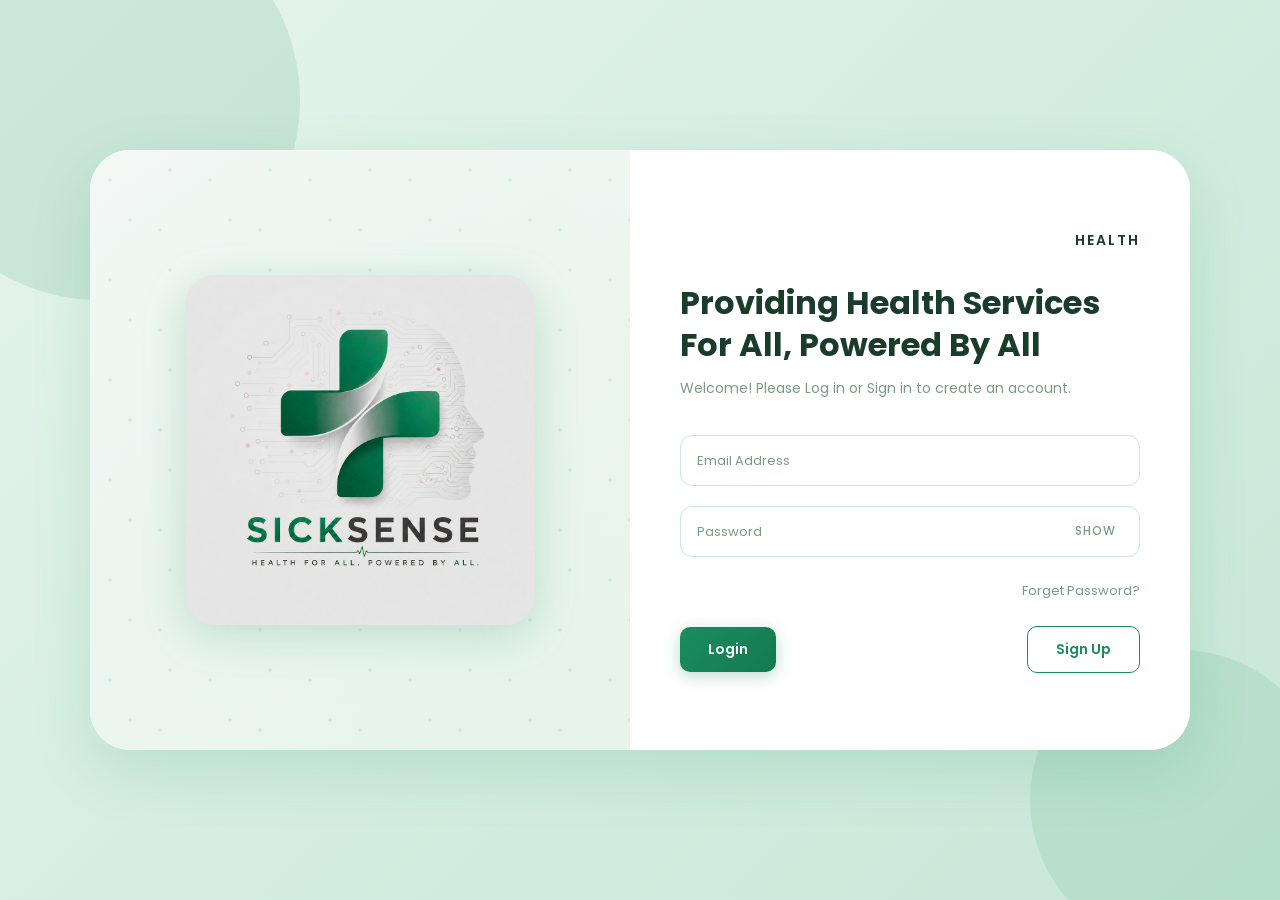
==== commit 2c11f0f5: "Add files via upload" ====
--- a/index.html
+++ b/index.html
@@ -134,11 +134,13 @@
 
         .logo-container {
             position: relative;
-            width: 200px;
-            height: 200px;
-            margin-bottom: 30px;
-        }
-
+            width: 350px;  /* Increased from 200px */
+            height: 350px; /* Increased from 200px */
+            margin-bottom: 0;
+            display: flex;
+            align-items: center;
+            justify-content: center;
+        }
         .logo-cross {
             position: absolute;
             width: 100%;
@@ -146,6 +148,14 @@
             display: flex;
             align-items: center;
             justify-content: center;
+        }
+
+        .brand-logo-img {
+            width: 100%;
+            height: 100%;
+            object-fit: contain; /* Ensures the logo isn't distorted */
+            filter: drop-shadow(0 10px 30px rgba(26, 140, 94, 0.15));
+            border-radius: 40px; /* Optional: matches the image's rounded corners */
         }
 
         .cross-bar {
@@ -639,6 +649,16 @@
             }
         }
 
+        .brand-logo-img {
+            width: 100%;
+            height: 100%;
+            object-fit: contain; /* Keeps the aspect ratio perfect */
+            filter: drop-shadow(0 10px 20px rgba(26, 140, 94, 0.2)); /* Optional: adds depth */
+            position: relative;
+            z-index: 2;
+            border-radius: 30px;
+        }
+
         /* Loading Spinner */
         .spinner {
             display: none;
@@ -715,14 +735,9 @@
         <div class="brand-panel">
             <div class="circuit-pattern"></div>
             <div class="logo-container">
-                <div class="logo-cross">
-                    <div class="cross-bar cross-horizontal"></div>
-                    <div class="cross-bar cross-vertical"></div>
-                </div>
+                <img src="logo.png" alt="SickSense Logo" class="brand-logo-img">
             </div>
-            <div class="logo-text">SICK<span>SENSE</span></div>
-            <div class="tagline">Health For All. Powered By All.</div>
-        </div>
+            </div>
 
         <!-- Right Panel -->
         <div class="form-panel">
@@ -815,7 +830,7 @@
                                 <line x1="12" y1="8" x2="12" y2="12"></line>
                                 <line x1="12" y1="16" x2="12.01" y2="16"></line>
                             </svg>
-                            Please enter a valid SIM number (10-11 digits)
+                            Please enter a valid SIM number (11 digits)
                         </div>
                     </div>
 
@@ -936,16 +951,16 @@
     </div>
 
     <script>
-        // View Management
+        
         function switchView(view) {
             document.querySelectorAll('.view').forEach(v => v.classList.remove('active'));
             document.getElementById(view + 'View').classList.add('active');
             
-            // Clear errors when switching
+         
             clearAllErrors();
         }
 
-        // Password Toggle
+       
         function togglePassword(inputId) {
             const input = document.getElementById(inputId);
             const button = input.nextElementSibling;
@@ -959,7 +974,7 @@
             }
         }
 
-        // Terms Panel
+       
         function showTerms(e) {
             e.preventDefault();
             document.getElementById('termsPanel').classList.add('active');
@@ -969,7 +984,7 @@
             document.getElementById('termsPanel').classList.remove('active');
         }
 
-        // Validation Helpers
+        
         function showError(inputId, errorId, show = true) {
             const input = document.getElementById(inputId);
             const error = document.getElementById(errorId);
@@ -1006,7 +1021,7 @@
             return /^[0-9]{10,11}$/.test(phone.replace(/\s/g, ''));
         }
 
-        // Toast Notification
+        
         function showToast(message, type = 'success') {
             const toast = document.getElementById('toast');
             const toastMessage = document.getElementById('toastMessage');
@@ -1019,7 +1034,7 @@
             }, 3000);
         }
 
-        // Login Form
+       
         document.getElementById('loginForm').addEventListener('submit', async function(e) {
             e.preventDefault();
             let isValid = true;
@@ -1027,7 +1042,7 @@
             const email = document.getElementById('loginEmail').value.trim();
             const password = document.getElementById('loginPassword').value;
 
-            // Validate Email
+         
             if (!email || !validateEmail(email)) {
                 showError('loginEmail', 'loginEmailError');
                 isValid = false;
@@ -1035,7 +1050,7 @@
                 showError('loginEmail', 'loginEmailError', false);
             }
 
-            // Validate Password
+            
             if (!password || password.length < 6) {
                 showError('loginPassword', 'loginPasswordError');
                 isValid = false;
@@ -1047,20 +1062,19 @@
                 const btn = document.getElementById('loginBtn');
                 btn.classList.add('loading');
                 
-                // Simulate API call
+                
                 await new Promise(resolve => setTimeout(resolve, 1500));
                 
                 btn.classList.remove('loading');
                 showToast('Login successful! Welcome back.');
                 window.location.href = 'dashboard.html';
                 
-                // Reset form
                 this.reset();
                 clearAllErrors();
             }
         });
 
-        // Sign Up Form
+       
         document.getElementById('signupForm').addEventListener('submit', async function(e) {
             e.preventDefault();
             let isValid = true;
@@ -1073,7 +1087,7 @@
             const confirmPassword = document.getElementById('confirmPassword').value;
             const termsChecked = document.getElementById('termsCheck').checked;
 
-            // Validate Full Name
+          
             if (!fullName || fullName.length < 2) {
                 showError('fullName', 'fullNameError');
                 isValid = false;
@@ -1081,7 +1095,7 @@
                 showError('fullName', 'fullNameError', false);
             }
 
-            // Validate Email
+          
             if (!email || !validateEmail(email)) {
                 showError('signupEmail', 'signupEmailError');
                 isValid = false;
@@ -1089,7 +1103,6 @@
                 showError('signupEmail', 'signupEmailError', false);
             }
 
-            // Validate SIM Number
             if (!simNumber || !validatePhone(simNumber)) {
                 showError('simNumber', 'simNumberError');
                 isValid = false;
@@ -1097,7 +1110,6 @@
                 showError('simNumber', 'simNumberError', false);
             }
 
-            // Validate Address
             if (!houseAddress || houseAddress.length < 5) {
                 showError('houseAddress', 'houseAddressError');
                 isValid = false;
@@ -1105,7 +1117,6 @@
                 showError('houseAddress', 'houseAddressError', false);
             }
 
-            // Validate Password
             if (!password || !validatePassword(password)) {
                 showError('signupPassword', 'signupPasswordError');
                 isValid = false;
@@ -1113,7 +1124,6 @@
                 showError('signupPassword', 'signupPasswordError', false);
             }
 
-            // Validate Confirm Password
             if (!confirmPassword || confirmPassword !== password) {
                 showError('confirmPassword', 'confirmPasswordError');
                 isValid = false;
@@ -1121,7 +1131,6 @@
                 showError('confirmPassword', 'confirmPasswordError', false);
             }
 
-            // Validate Terms
             const termsError = document.getElementById('termsError');
             if (!termsChecked) {
                 termsError.classList.add('show');
@@ -1134,13 +1143,11 @@
                 const btn = document.getElementById('signupBtn');
                 btn.classList.add('loading');
                 
-                // Simulate API call
                 await new Promise(resolve => setTimeout(resolve, 1500));
                 
                 btn.classList.remove('loading');
                 showToast('Account created successfully! Please login.');
                 
-                // Switch to login view
                 setTimeout(() => {
                     switchView('login');
                     this.reset();
@@ -1149,7 +1156,6 @@
             }
         });
 
-        // Real-time validation on blur
         document.getElementById('loginEmail').addEventListener('blur', function() {
             if (this.value && validateEmail(this.value)) {
                 showError('loginEmail', 'loginEmailError', false);
@@ -1186,7 +1192,6 @@
             }
         });
 
-        // Clear error on input
         document.querySelectorAll('.form-input').forEach(input => {
             input.addEventListener('input', function() {
                 if (this.classList.contains('error')) {
